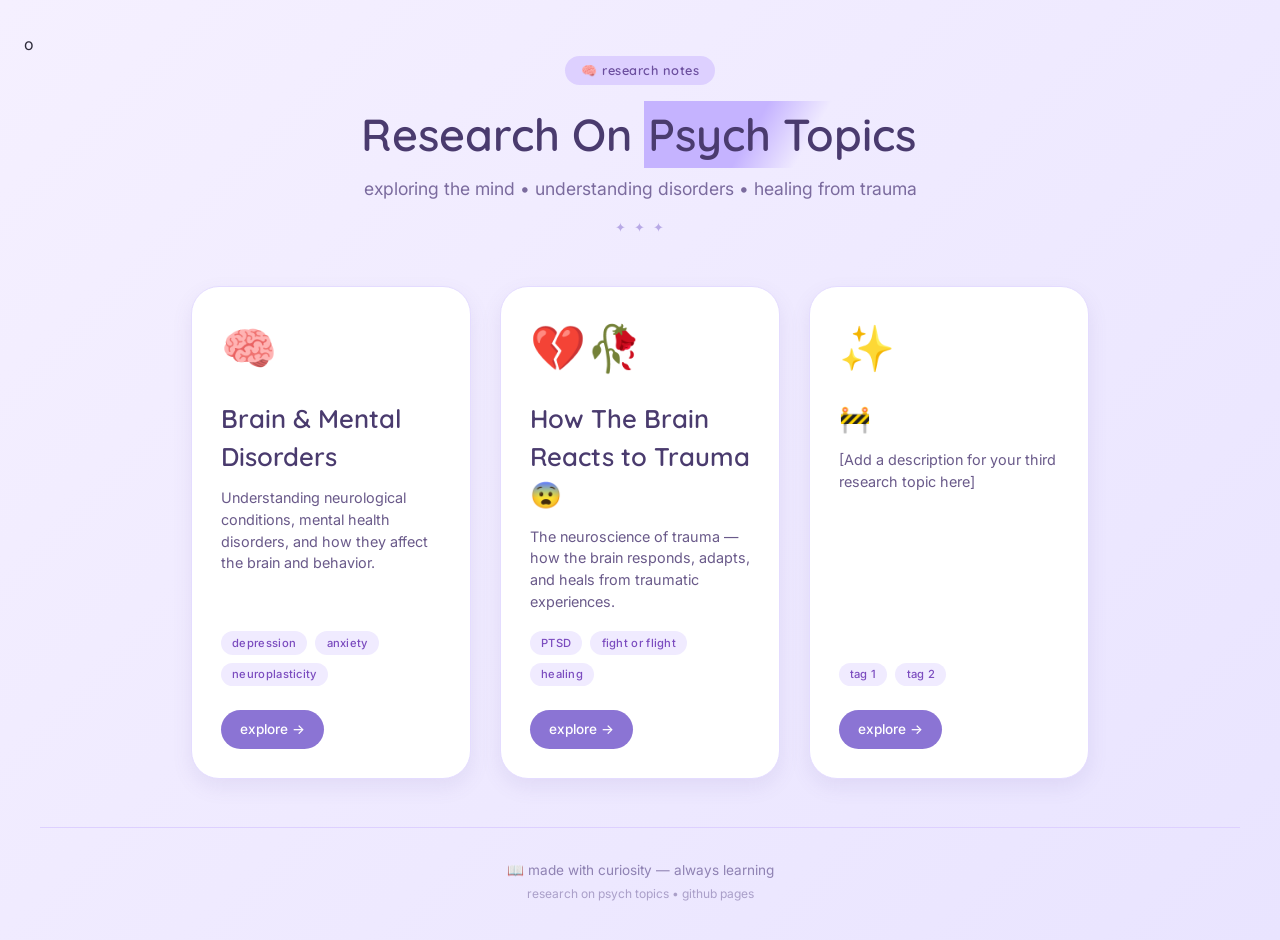
==== index.html @ e511b066 "Update index.html" ====
o<!DOCTYPE html>
<html lang="en">
<head>
  <meta charset="UTF-8">
  <meta name="viewport" content="width=device-width, initial-scale=1.0">
  <title>Research On Psych Topics ✨</title>
  <link rel="stylesheet" href="style.css">
  <link href="https://fonts.googleapis.com/css2?family=Inter:opsz,wght@14..32,300..700&family=Quicksand:wght@400;500;600&display=swap" rel="stylesheet">
</head>
<body>

  <div class="container">
    <header>
      <div class="header-badge">🧠 research notes</div>
      <h1>Research On <span class="highlight">Psych Topics</span></h1>
      <p class="tagline">exploring the mind • understanding disorders • healing from trauma</p>
      <div class="divider">✦ ✦ ✦</div>
    </header>

    <main>
      <!-- Topic 1: Brain & Mental Disorders (with subfolders) -->
      <div class="topic-card">
        <div class="card-icon">🧠</div>
        <h2>Brain & Mental Disorders</h2>
        <p>Understanding neurological conditions, mental health disorders, and how they affect the brain and behavior.</p>
        <div class="card-tags">
          <span>depression</span>
          <span>anxiety</span>
          <span>neuroplasticity</span>
        </div>
        <a href="brain-disorders/index.html" class="card-link">explore →</a>
      </div>

      <!-- Topic 2: Brain & Trauma -->
      <div class="topic-card">
        <div class="card-icon">💔🥀</div>
        <h2>How The Brain Reacts to Trauma 😨</h2>
        <p>The neuroscience of trauma — how the brain responds, adapts, and heals from traumatic experiences.</p>
        <div class="card-tags">
          <span>PTSD</span>
          <span>fight or flight</span>
          <span>healing</span>
        </div>
        <a href="trauma-brain/index.html" class="card-link">explore →</a>
      </div>

      <!-- Topic 3: (Add your third topic here) -->
      <div class="topic-card">
        <div class="card-icon">✨</div>
        <h2>🚧</h2>
        <p>[Add a description for your third research topic here]</p>
        <div class="card-tags">
          <span>tag 1</span>
          <span>tag 2</span>
        </div>
        <a href="third-topic/index.html" class="card-link">explore →</a>
      </div>
    </main>

    <footer>
      <p>📖 made with curiosity — always learning</p>
      <p class="footer-note">research on psych topics • github pages</p>
    </footer>
  </div>

</body>
</html>
---- style.css ----
/* Base styles */
* {
  margin: 0;
  padding: 0;
  box-sizing: border-box;
}

body {
  font-family: 'Inter', sans-serif;
  background: linear-gradient(135deg, #f5f0ff 0%, #e9e4ff 100%);
  color: #2d2b3a;
  line-height: 1.5;
  padding: 2rem 1.5rem;
  min-height: 100vh;
}

.container {
  max-width: 1200px;
  margin: 0 auto;
}

/* Header styles */
header {
  text-align: center;
  margin-bottom: 3rem;
}

.header-badge {
  display: inline-block;
  background: #ddd0ff;
  color: #6b4e9e;
  font-size: 0.8rem;
  font-weight: 600;
  padding: 0.3rem 1rem;
  border-radius: 30px;
  letter-spacing: 0.5px;
  margin-bottom: 1rem;
  font-family: 'Quicksand', sans-serif;
}

h1 {
  font-size: 2.8rem;
  font-weight: 600;
  font-family: 'Quicksand', sans-serif;
  margin-bottom: 0.5rem;
  color: #4a3b6e;
}

.highlight {
  background: linear-gradient(120deg, #c5b3ff 0%, #c5b3ff 40%, transparent 60%);
  padding: 0 0.2rem;
  display: inline-block;
}

.tagline {
  font-size: 1.1rem;
  color: #7b6b9e;
  font-weight: 400;
  margin-top: 0.25rem;
}

.divider {
  color: #b8a9e6;
  font-size: 0.8rem;
  letter-spacing: 2px;
  margin-top: 1rem;
}

/* Card grid */
main {
  display: flex;
  flex-wrap: wrap;
  gap: 1.8rem;
  justify-content: center;
  margin-bottom: 3rem;
}

.topic-card {
  background: white;
  border-radius: 28px;
  padding: 1.8rem;
  width: 280px;
  box-shadow: 0 8px 20px rgba(106, 90, 165, 0.1);
  transition: all 0.25s ease;
  border: 1px solid #e4dcff;
  display: flex;
  flex-direction: column;
  position: relative;
}

.topic-card:hover {
  transform: translateY(-6px);
  box-shadow: 0 18px 30px rgba(106, 90, 165, 0.15);
  border-color: #b8a3ff;
}

.card-icon {
  font-size: 2.8rem;
  margin-bottom: 1rem;
}

.topic-card h2 {
  font-size: 1.6rem;
  font-weight: 600;
  font-family: 'Quicksand', sans-serif;
  color: #4a3b6e;
  margin-bottom: 0.75rem;
}

.topic-card p {
  color: #6a5a8a;
  font-size: 0.9rem;
  margin-bottom: 1.2rem;
  line-height: 1.5;
  flex-grow: 1;
}

.card-tags {
  display: flex;
  flex-wrap: wrap;
  gap: 0.5rem;
  margin-bottom: 1.5rem;
}

.card-tags span {
  background: #f0ebff;
  color: #7b4cbf;
  font-size: 0.7rem;
  font-weight: 500;
  padding: 0.2rem 0.7rem;
  border-radius: 20px;
  letter-spacing: 0.3px;
}

.card-link {
  display: inline-block;
  background: #8b74d4;
  color: white;
  text-decoration: none;
  padding: 0.6rem 1.2rem;
  border-radius: 40px;
  font-size: 0.85rem;
  font-weight: 500;
  text-align: center;
  transition: background 0.2s ease;
  margin-top: auto;
  align-self: flex-start;
}

.card-link:hover {
  background: #6b4e9e;
  transform: scale(0.98);
}

/* Footer */
footer {
  text-align: center;
  padding-top: 2rem;
  border-top: 1px solid #ddd0ff;
  color: #8f82b3;
  font-size: 0.85rem;
}

footer p {
  margin-bottom: 0.3rem;
}

.footer-note {
  font-size: 0.75rem;
  opacity: 0.7;
}

/* Responsive */
@media (max-width: 680px) {
  body {
    padding: 1.5rem;
  }
  
  h1 {
    font-size: 2rem;
  }
  
  .topic-card {
    width: 100%;
    max-width: 340px;
  }
    }
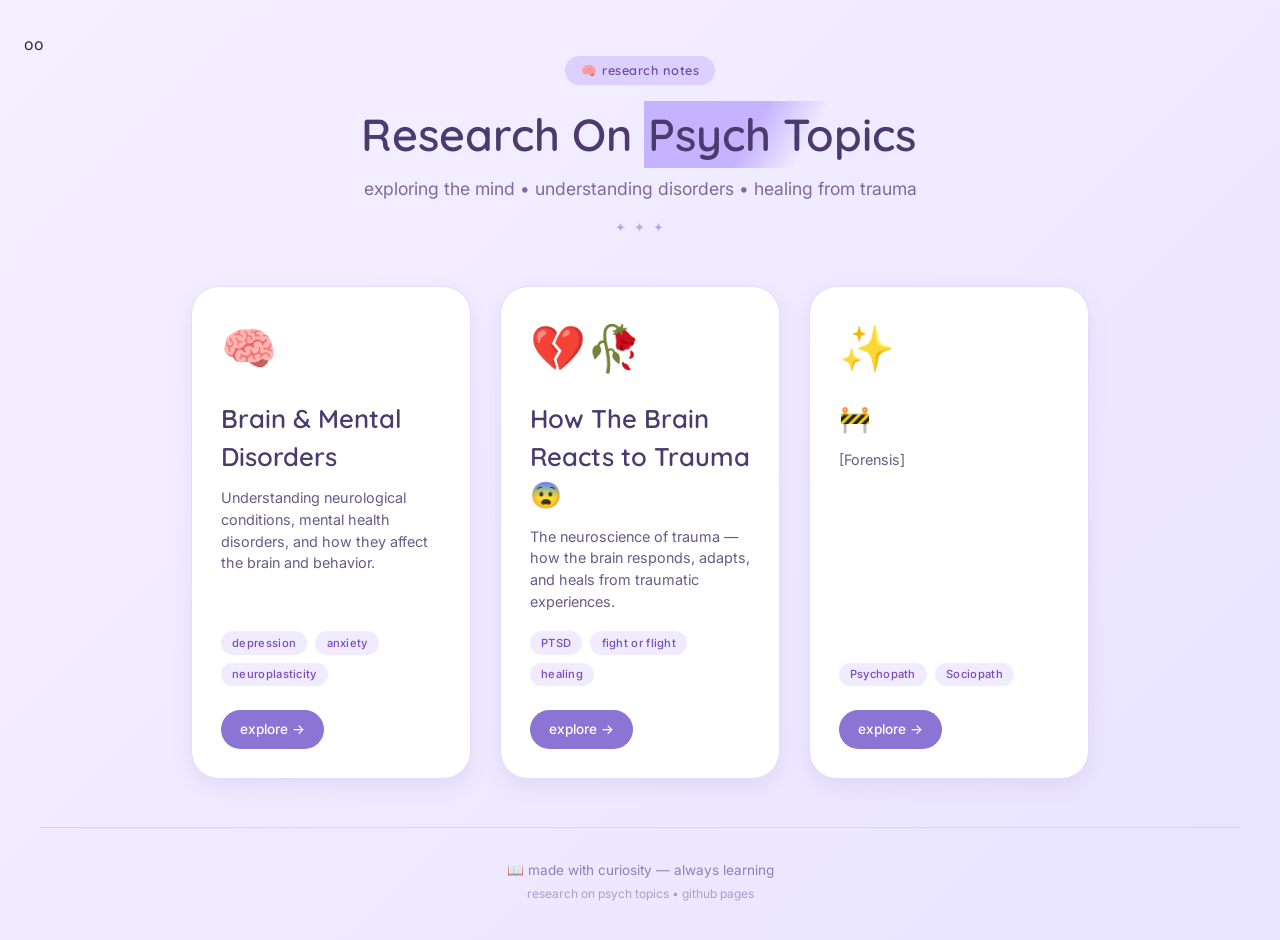
==== commit 3b2894bf: "Update index.html" ====
--- a/index.html
+++ b/index.html
@@ -1,4 +1,4 @@
-o<!DOCTYPE html>
+oo<!DOCTYPE html>
 <html lang="en">
 <head>
   <meta charset="UTF-8">
@@ -48,10 +48,10 @@
       <div class="topic-card">
         <div class="card-icon">✨</div>
         <h2>🚧</h2>
-        <p>[Add a description for your third research topic here]</p>
+        <p>[Forensis]</p>
         <div class="card-tags">
-          <span>tag 1</span>
-          <span>tag 2</span>
+          <span>Psychopath</span>
+          <span>Sociopath</span>
         </div>
         <a href="third-topic/index.html" class="card-link">explore →</a>
       </div>
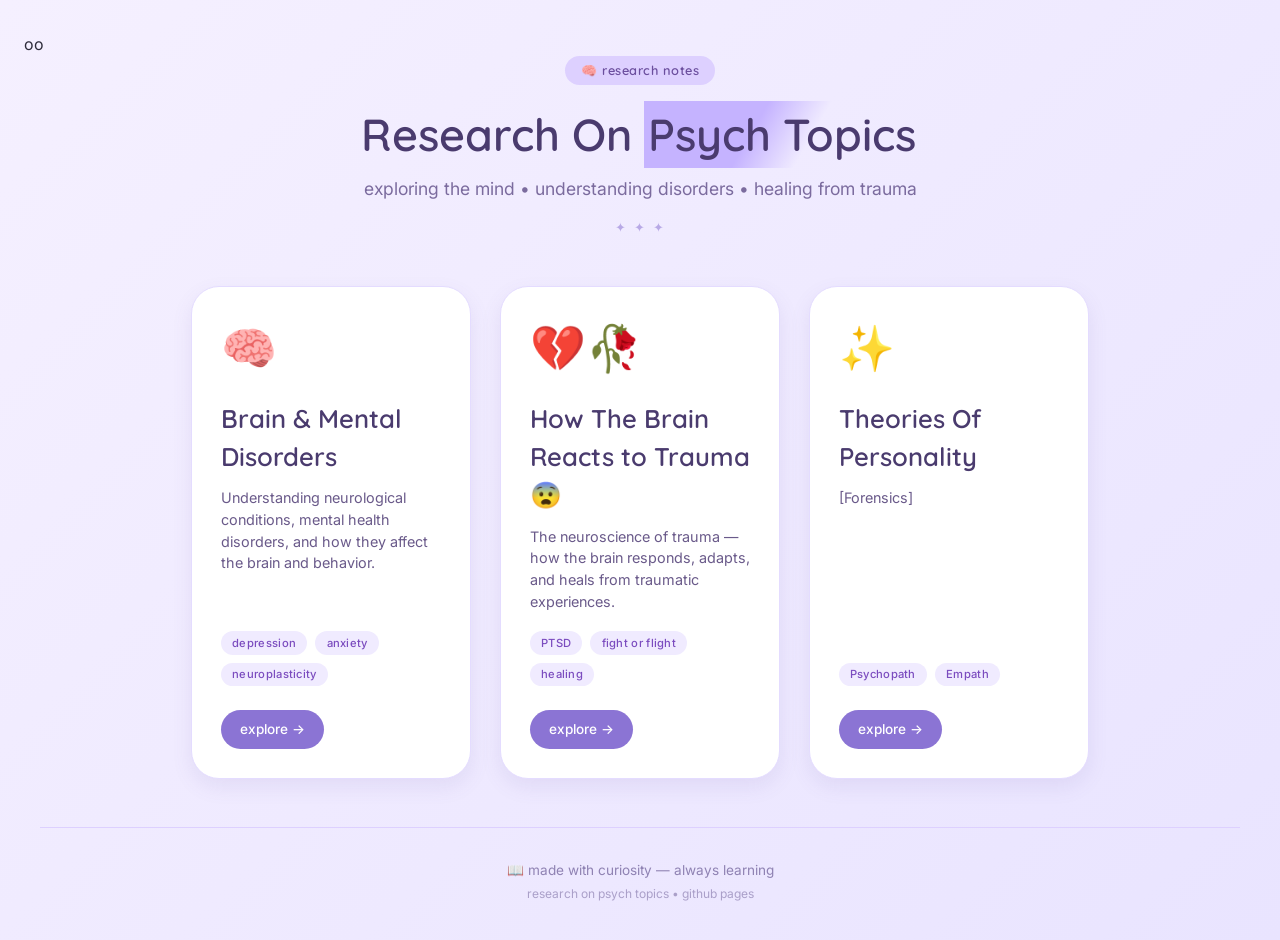
==== commit 36dd3e15: "Update index.html" ====
--- a/index.html
+++ b/index.html
@@ -3,7 +3,7 @@
 <head>
   <meta charset="UTF-8">
   <meta name="viewport" content="width=device-width, initial-scale=1.0">
-  <title>Research On Psych Topics ✨</title>
+  <title>Mini Psych Lab 🤙</title>
   <link rel="stylesheet" href="style.css">
   <link href="https://fonts.googleapis.com/css2?family=Inter:opsz,wght@14..32,300..700&family=Quicksand:wght@400;500;600&display=swap" rel="stylesheet">
 </head>
@@ -47,11 +47,11 @@
       <!-- Topic 3: (Add your third topic here) -->
       <div class="topic-card">
         <div class="card-icon">✨</div>
-        <h2>🚧</h2>
-        <p>[Forensis]</p>
+        <h2>Theories Of Personality</h2>
+        <p>[Forensics]</p>
         <div class="card-tags">
           <span>Psychopath</span>
-          <span>Sociopath</span>
+          <span>Empath</span>
         </div>
         <a href="third-topic/index.html" class="card-link">explore →</a>
       </div>
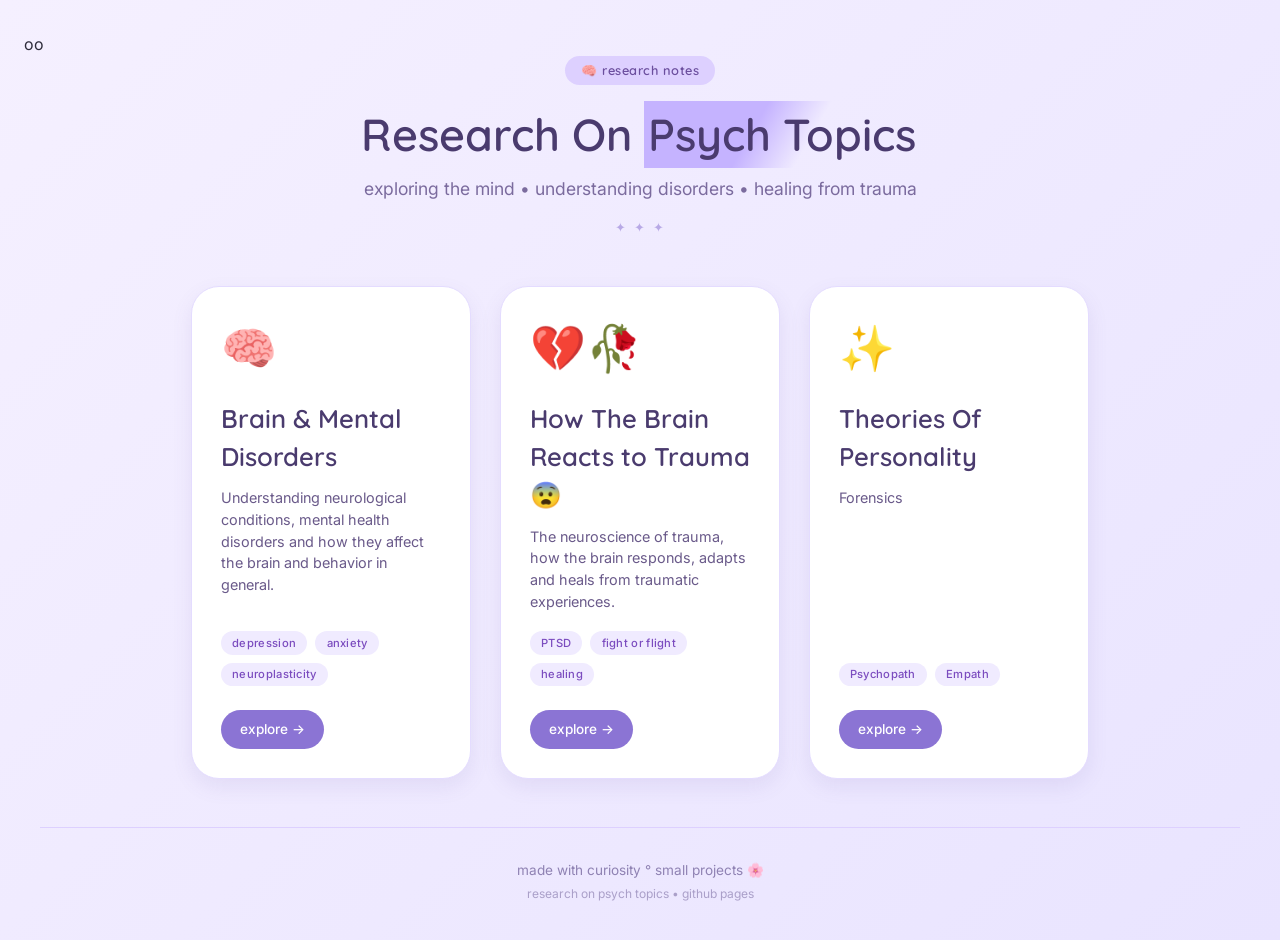
==== commit 3697d915: "Update index.html" ====
--- a/index.html
+++ b/index.html
@@ -3,7 +3,7 @@
 <head>
   <meta charset="UTF-8">
   <meta name="viewport" content="width=device-width, initial-scale=1.0">
-  <title>Mini Psych Lab 🤙</title>
+  <title>Mini Psych Research 👀</title>
   <link rel="stylesheet" href="style.css">
   <link href="https://fonts.googleapis.com/css2?family=Inter:opsz,wght@14..32,300..700&family=Quicksand:wght@400;500;600&display=swap" rel="stylesheet">
 </head>
@@ -22,7 +22,7 @@
       <div class="topic-card">
         <div class="card-icon">🧠</div>
         <h2>Brain & Mental Disorders</h2>
-        <p>Understanding neurological conditions, mental health disorders, and how they affect the brain and behavior.</p>
+        <p>Understanding neurological conditions, mental health disorders and how they affect the brain and behavior in general.</p>
         <div class="card-tags">
           <span>depression</span>
           <span>anxiety</span>
@@ -35,7 +35,7 @@
       <div class="topic-card">
         <div class="card-icon">💔🥀</div>
         <h2>How The Brain Reacts to Trauma 😨</h2>
-        <p>The neuroscience of trauma — how the brain responds, adapts, and heals from traumatic experiences.</p>
+        <p>The neuroscience of trauma, how the brain responds, adapts and heals from traumatic experiences.</p>
         <div class="card-tags">
           <span>PTSD</span>
           <span>fight or flight</span>
@@ -48,7 +48,7 @@
       <div class="topic-card">
         <div class="card-icon">✨</div>
         <h2>Theories Of Personality</h2>
-        <p>[Forensics]</p>
+        <p>Forensics</p>
         <div class="card-tags">
           <span>Psychopath</span>
           <span>Empath</span>
@@ -58,7 +58,7 @@
     </main>
 
     <footer>
-      <p>📖 made with curiosity — always learning</p>
+      <p> made with curiosity ° small projects 🌸</p>
       <p class="footer-note">research on psych topics • github pages</p>
     </footer>
   </div>
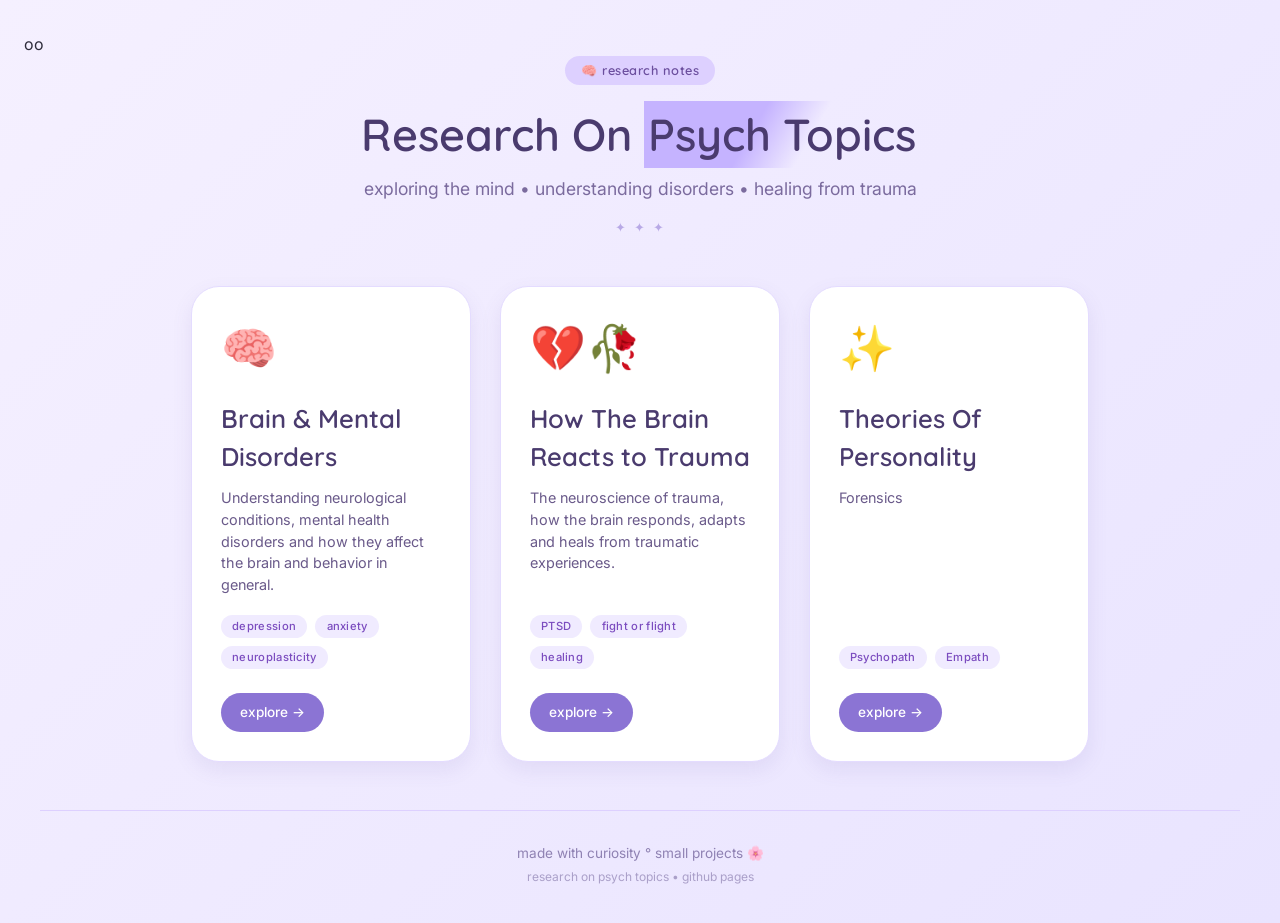
==== commit f58b0adc: "Update index.html" ====
--- a/index.html
+++ b/index.html
@@ -34,7 +34,7 @@
       <!-- Topic 2: Brain & Trauma -->
       <div class="topic-card">
         <div class="card-icon">💔🥀</div>
-        <h2>How The Brain Reacts to Trauma 😨</h2>
+        <h2>How The Brain Reacts to Trauma</h2>
         <p>The neuroscience of trauma, how the brain responds, adapts and heals from traumatic experiences.</p>
         <div class="card-tags">
           <span>PTSD</span>
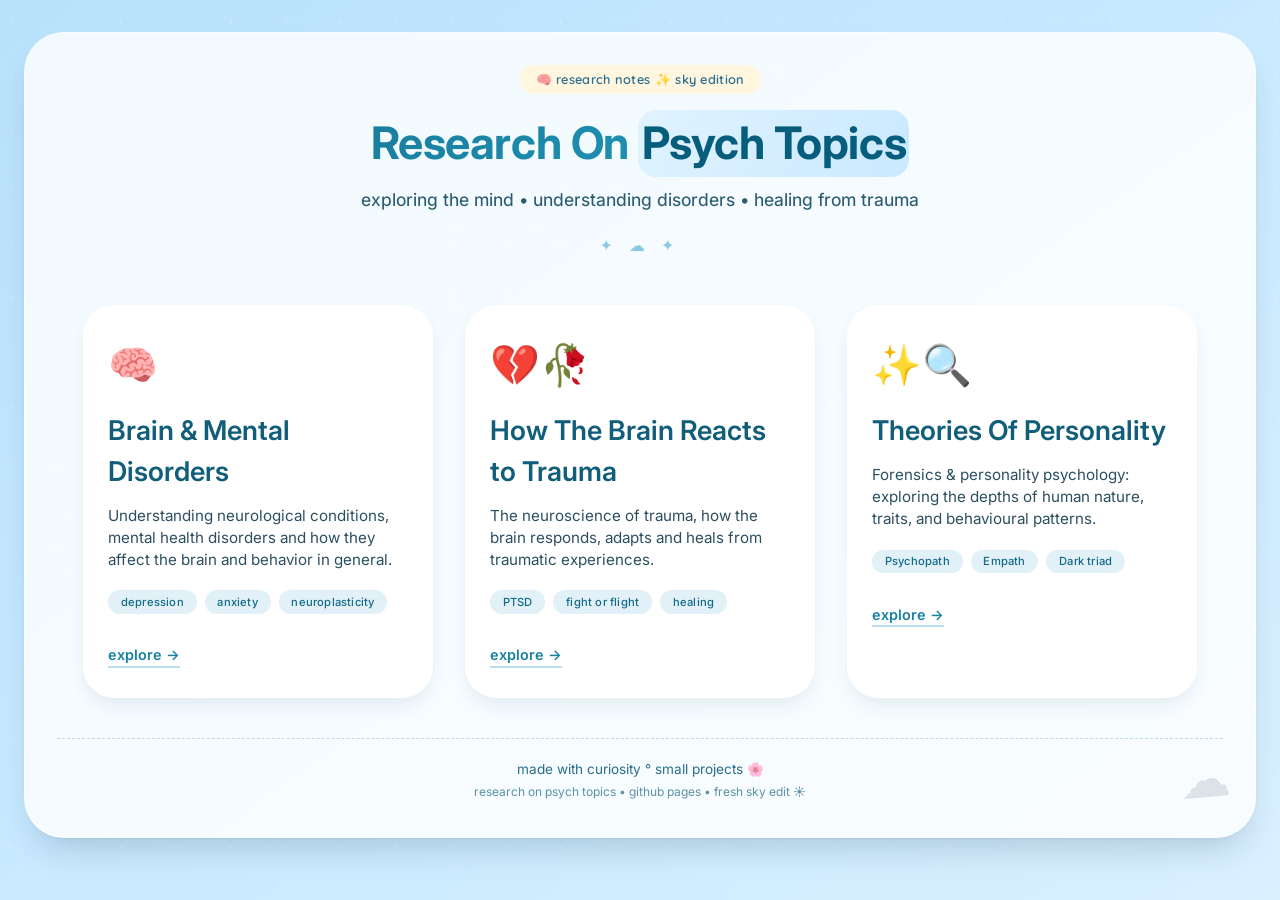
==== commit abd30a32: "Update index.html" ====
--- a/index.html
+++ b/index.html
@@ -1,67 +1,300 @@
-oo<!DOCTYPE html>
+<!DOCTYPE html>
 <html lang="en">
 <head>
   <meta charset="UTF-8">
   <meta name="viewport" content="width=device-width, initial-scale=1.0">
-  <title>Mini Psych Research 👀</title>
-  <link rel="stylesheet" href="style.css">
+  <title>Mini Psych Research ☁️ Sky Blue Edition</title>
+  <!-- Google Fonts for clean, friendly typography -->
   <link href="https://fonts.googleapis.com/css2?family=Inter:opsz,wght@14..32,300..700&family=Quicksand:wght@400;500;600&display=swap" rel="stylesheet">
+  <style>
+    /* ===== RESET & BASE STYLES ===== */
+    * {
+      margin: 0;
+      padding: 0;
+      box-sizing: border-box;
+    }
+
+    body {
+      /* 🎨 SKY BLUE COLOR CHANGE – from purple to fresh sky blue */
+      background: linear-gradient(145deg, #b8e1fc 0%, #c7e9ff 45%, #d9f0ff 100%);
+      /* soft, airy gradient that mimics a bright morning sky */
+      font-family: 'Inter', 'Quicksand', system-ui, -apple-system, 'Segoe UI', sans-serif;
+      color: #0b2f3c;
+      line-height: 1.5;
+      padding: 2rem 1.5rem;
+      min-height: 100vh;
+    }
+
+    /* subtle animated cloud-like texture overlay (just for whimsy) */
+    body::before {
+      content: "";
+      position: fixed;
+      top: 0;
+      left: 0;
+      width: 100%;
+      height: 100%;
+      background-image: radial-gradient(circle at 20% 40%, rgba(255, 255, 255, 0.25) 2%, transparent 2.5%),
+                        radial-gradient(circle at 70% 85%, rgba(255, 255, 255, 0.2) 1.5%, transparent 2%);
+      background-size: 55px 55px, 80px 80px;
+      pointer-events: none;
+      z-index: 0;
+    }
+
+    .container {
+      max-width: 1280px;
+      margin: 0 auto;
+      background-color: rgba(255, 255, 255, 0.82);
+      backdrop-filter: blur(1.5px);
+      border-radius: 2.5rem;
+      padding: 2rem 2rem 2rem 2rem;
+      box-shadow: 0 20px 35px -12px rgba(0, 40, 60, 0.2), 0 1px 3px rgba(0,0,0,0.05);
+      transition: all 0.2s ease;
+      position: relative;
+      z-index: 2;
+      border: 1px solid rgba(255, 255, 255, 0.6);
+    }
+
+    /* header area — soft, dreamy sky vibes */
+    header {
+      text-align: center;
+      margin-bottom: 3rem;
+    }
+
+    .header-badge {
+      display: inline-block;
+      background: #ffe9c7;
+      padding: 0.3rem 1rem;
+      border-radius: 40px;
+      font-size: 0.8rem;
+      font-weight: 600;
+      letter-spacing: 0.3px;
+      color: #2c6e8f;
+      backdrop-filter: blur(2px);
+      background-color: rgba(255, 245, 220, 0.9);
+      margin-bottom: 1rem;
+      font-family: 'Quicksand', sans-serif;
+    }
+
+    h1 {
+      font-size: 2.8rem;
+      font-weight: 700;
+      background: linear-gradient(135deg, #166d8a, #1e8eb0, #2fa3c9);
+      background-clip: text;
+      -webkit-background-clip: text;
+      color: transparent;
+      margin-bottom: 0.65rem;
+      letter-spacing: -0.01em;
+    }
+
+    .highlight {
+      background: linear-gradient(120deg, #e0f3ff, #cae9ff);
+      padding: 0 0.2rem;
+      border-radius: 18px;
+      color: #075e7c;
+      display: inline-block;
+    }
+
+    .tagline {
+      font-size: 1.1rem;
+      color: #2c5c72;
+      font-weight: 450;
+      margin-top: 0.25rem;
+    }
+
+    .divider {
+      font-size: 1rem;
+      letter-spacing: 6px;
+      color: #8cc9e3;
+      margin-top: 1.2rem;
+    }
+
+    /* main grid – three card layout */
+    main {
+      display: flex;
+      flex-wrap: wrap;
+      gap: 2rem;
+      justify-content: center;
+      margin: 2rem 0 2.5rem;
+    }
+
+    .topic-card {
+      background: rgba(255, 255, 255, 0.92);
+      backdrop-filter: blur(2px);
+      border-radius: 2rem;
+      padding: 1.8rem 1.5rem 1.8rem 1.5rem;
+      flex: 1;
+      min-width: 260px;
+      max-width: 350px;
+      transition: transform 0.2s ease, box-shadow 0.2s ease;
+      box-shadow: 0 10px 20px -5px rgba(0, 60, 80, 0.1);
+      border: 1px solid rgba(255, 255, 255, 0.7);
+    }
+
+    .topic-card:hover {
+      transform: translateY(-6px);
+      box-shadow: 0 25px 30px -12px rgba(46, 125, 150, 0.25);
+      background: white;
+      border-color: #cae3f0;
+    }
+
+    .card-icon {
+      font-size: 2.5rem;
+      margin-bottom: 1rem;
+    }
+
+    .topic-card h2 {
+      font-size: 1.7rem;
+      font-weight: 600;
+      color: #115e7a;
+      margin-bottom: 0.8rem;
+    }
+
+    .topic-card p {
+      color: #2c4f60;
+      font-size: 0.95rem;
+      margin-bottom: 1.2rem;
+      line-height: 1.45;
+    }
+
+    .card-tags {
+      display: flex;
+      flex-wrap: wrap;
+      gap: 0.5rem;
+      margin-bottom: 1.8rem;
+    }
+
+    .card-tags span {
+      background: #e2f0f7;
+      padding: 0.2rem 0.8rem;
+      border-radius: 30px;
+      font-size: 0.7rem;
+      font-weight: 500;
+      color: #146b89;
+      letter-spacing: 0.2px;
+    }
+
+    .card-link {
+      display: inline-flex;
+      align-items: center;
+      gap: 0.4rem;
+      font-weight: 600;
+      color: #1582a3;
+      text-decoration: none;
+      border-bottom: 2px solid #b9def0;
+      transition: all 0.2s;
+      font-size: 0.9rem;
+    }
+
+    .card-link:hover {
+      color: #0b5068;
+      border-bottom-color: #0f7da0;
+      gap: 0.6rem;
+    }
+
+    /* footer - soft and matching */
+    footer {
+      text-align: center;
+      margin-top: 2.5rem;
+      padding-top: 1rem;
+      border-top: 1px dashed #bddbe9;
+      font-size: 0.85rem;
+      color: #2a6d89;
+    }
+
+    footer p {
+      margin: 0.25rem 0;
+    }
+
+    .footer-note {
+      font-size: 0.75rem;
+      opacity: 0.75;
+    }
+
+    /* responsiveness */
+    @media (max-width: 780px) {
+      body {
+        padding: 1rem;
+      }
+      .container {
+        padding: 1.5rem;
+      }
+      h1 {
+        font-size: 2rem;
+      }
+      .topic-card {
+        max-width: 100%;
+      }
+    }
+
+    /* extra little custom cloud accent for joy */
+    .container::after {
+      content: "☁️";
+      font-size: 3.2rem;
+      opacity: 0.12;
+      position: absolute;
+      bottom: 20px;
+      right: 25px;
+      pointer-events: none;
+      transform: rotate(-5deg);
+    }
+  </style>
 </head>
 <body>
 
-  <div class="container">
-    <header>
-      <div class="header-badge">🧠 research notes</div>
-      <h1>Research On <span class="highlight">Psych Topics</span></h1>
-      <p class="tagline">exploring the mind • understanding disorders • healing from trauma</p>
-      <div class="divider">✦ ✦ ✦</div>
-    </header>
-
-    <main>
-      <!-- Topic 1: Brain & Mental Disorders (with subfolders) -->
-      <div class="topic-card">
-        <div class="card-icon">🧠</div>
-        <h2>Brain & Mental Disorders</h2>
-        <p>Understanding neurological conditions, mental health disorders and how they affect the brain and behavior in general.</p>
-        <div class="card-tags">
-          <span>depression</span>
-          <span>anxiety</span>
-          <span>neuroplasticity</span>
-        </div>
-        <a href="brain-disorders/index.html" class="card-link">explore →</a>
+<div class="container">
+  <header>
+    <div class="header-badge">🧠 research notes ✨ sky edition</div>
+    <h1>Research On <span class="highlight">Psych Topics</span></h1>
+    <p class="tagline">exploring the mind • understanding disorders • healing from trauma</p>
+    <div class="divider">✦ ☁️ ✦</div>
+  </header>
+
+  <main>
+    <!-- Topic 1: Brain & Mental Disorders (with subfolders) -->
+    <div class="topic-card">
+      <div class="card-icon">🧠</div>
+      <h2>Brain & Mental Disorders</h2>
+      <p>Understanding neurological conditions, mental health disorders and how they affect the brain and behavior in general.</p>
+      <div class="card-tags">
+        <span>depression</span>
+        <span>anxiety</span>
+        <span>neuroplasticity</span>
       </div>
-
-      <!-- Topic 2: Brain & Trauma -->
-      <div class="topic-card">
-        <div class="card-icon">💔🥀</div>
-        <h2>How The Brain Reacts to Trauma</h2>
-        <p>The neuroscience of trauma, how the brain responds, adapts and heals from traumatic experiences.</p>
-        <div class="card-tags">
-          <span>PTSD</span>
-          <span>fight or flight</span>
-          <span>healing</span>
-        </div>
-        <a href="trauma-brain/index.html" class="card-link">explore →</a>
+      <a href="brain-disorders/index.html" class="card-link">explore →</a>
+    </div>
+
+    <!-- Topic 2: Brain & Trauma -->
+    <div class="topic-card">
+      <div class="card-icon">💔🥀</div>
+      <h2>How The Brain Reacts to Trauma</h2>
+      <p>The neuroscience of trauma, how the brain responds, adapts and heals from traumatic experiences.</p>
+      <div class="card-tags">
+        <span>PTSD</span>
+        <span>fight or flight</span>
+        <span>healing</span>
       </div>
-
-      <!-- Topic 3: (Add your third topic here) -->
-      <div class="topic-card">
-        <div class="card-icon">✨</div>
-        <h2>Theories Of Personality</h2>
-        <p>Forensics</p>
-        <div class="card-tags">
-          <span>Psychopath</span>
-          <span>Empath</span>
-        </div>
-        <a href="third-topic/index.html" class="card-link">explore →</a>
+      <a href="trauma-brain/index.html" class="card-link">explore →</a>
+    </div>
+
+    <!-- Topic 3: Theories Of Personality & Forensics -->
+    <div class="topic-card">
+      <div class="card-icon">✨🔍</div>
+      <h2>Theories Of Personality</h2>
+      <p>Forensics & personality psychology: exploring the depths of human nature, traits, and behavioural patterns.</p>
+      <div class="card-tags">
+        <span>Psychopath</span>
+        <span>Empath</span>
+        <span>Dark triad</span>
       </div>
-    </main>
-
-    <footer>
-      <p> made with curiosity ° small projects 🌸</p>
-      <p class="footer-note">research on psych topics • github pages</p>
-    </footer>
-  </div>
+      <a href="third-topic/index.html" class="card-link">explore →</a>
+    </div>
+  </main>
+
+  <footer>
+    <p> made with curiosity ° small projects 🌸</p>
+    <p class="footer-note">research on psych topics • github pages • fresh sky edit ☀️</p>
+  </footer>
+</div>
 
 </body>
 </html>
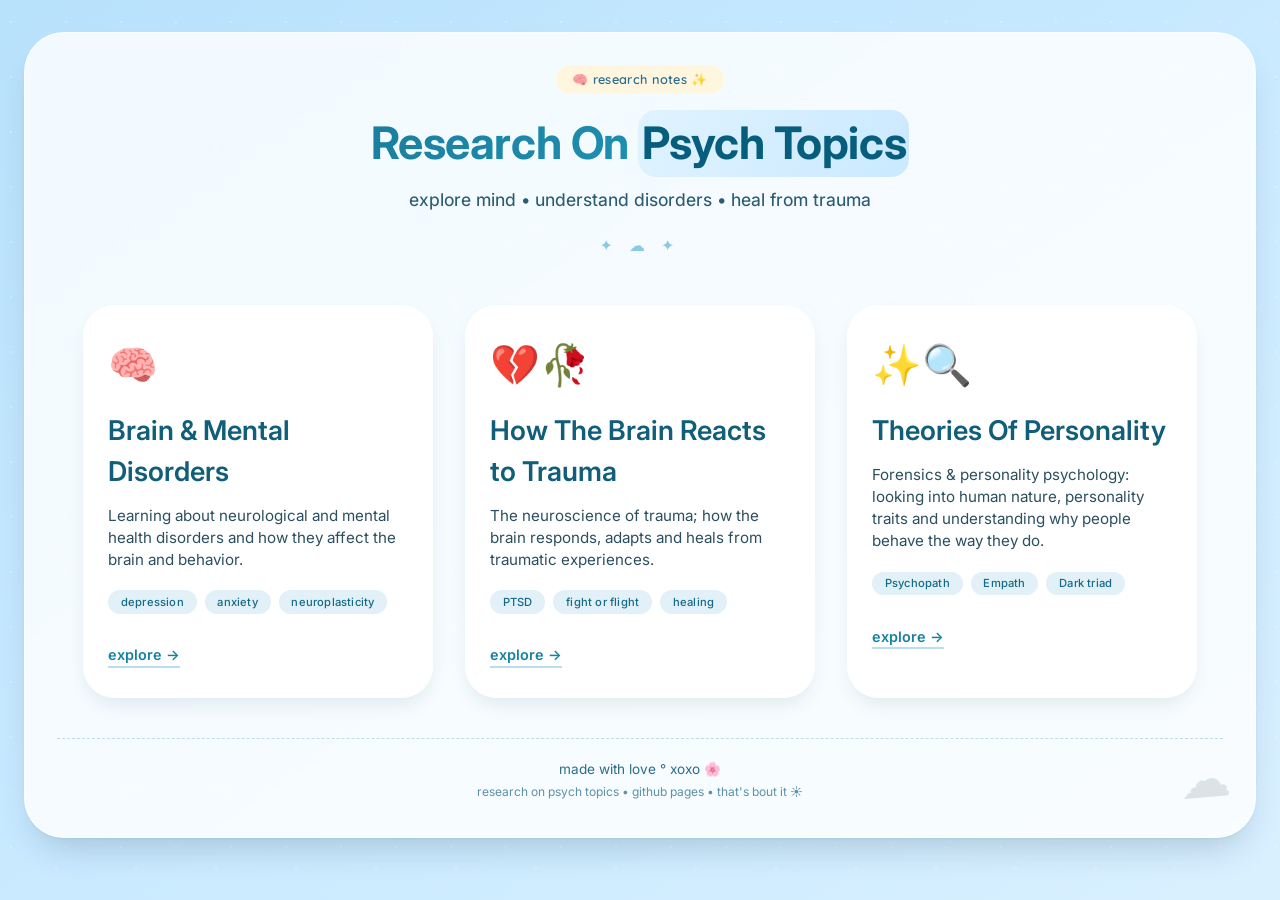
==== commit c6b55fb0: "Update index.html" ====
--- a/index.html
+++ b/index.html
@@ -243,9 +243,9 @@
 
 <div class="container">
   <header>
-    <div class="header-badge">🧠 research notes ✨ sky edition</div>
+    <div class="header-badge">🧠 research notes ✨ </div>
     <h1>Research On <span class="highlight">Psych Topics</span></h1>
-    <p class="tagline">exploring the mind • understanding disorders • healing from trauma</p>
+    <p class="tagline">explore mind • understand disorders • heal from trauma</p>
     <div class="divider">✦ ☁️ ✦</div>
   </header>
 
@@ -254,7 +254,7 @@
     <div class="topic-card">
       <div class="card-icon">🧠</div>
       <h2>Brain & Mental Disorders</h2>
-      <p>Understanding neurological conditions, mental health disorders and how they affect the brain and behavior in general.</p>
+      <p>Learning about neurological and mental health disorders and how they affect the brain and behavior. </p>
       <div class="card-tags">
         <span>depression</span>
         <span>anxiety</span>
@@ -267,7 +267,7 @@
     <div class="topic-card">
       <div class="card-icon">💔🥀</div>
       <h2>How The Brain Reacts to Trauma</h2>
-      <p>The neuroscience of trauma, how the brain responds, adapts and heals from traumatic experiences.</p>
+      <p>The neuroscience of trauma; how the brain responds, adapts and heals from traumatic experiences.</p>
       <div class="card-tags">
         <span>PTSD</span>
         <span>fight or flight</span>
@@ -280,7 +280,7 @@
     <div class="topic-card">
       <div class="card-icon">✨🔍</div>
       <h2>Theories Of Personality</h2>
-      <p>Forensics & personality psychology: exploring the depths of human nature, traits, and behavioural patterns.</p>
+      <p>Forensics & personality psychology: looking into human nature, personality traits and understanding why people behave the way they do.</p>
       <div class="card-tags">
         <span>Psychopath</span>
         <span>Empath</span>
@@ -291,8 +291,8 @@
   </main>
 
   <footer>
-    <p> made with curiosity ° small projects 🌸</p>
-    <p class="footer-note">research on psych topics • github pages • fresh sky edit ☀️</p>
+    <p> made with love ° xoxo  🌸</p>
+    <p class="footer-note">research on psych topics • github pages • that's bout it ☀️</p>
   </footer>
 </div>
 
